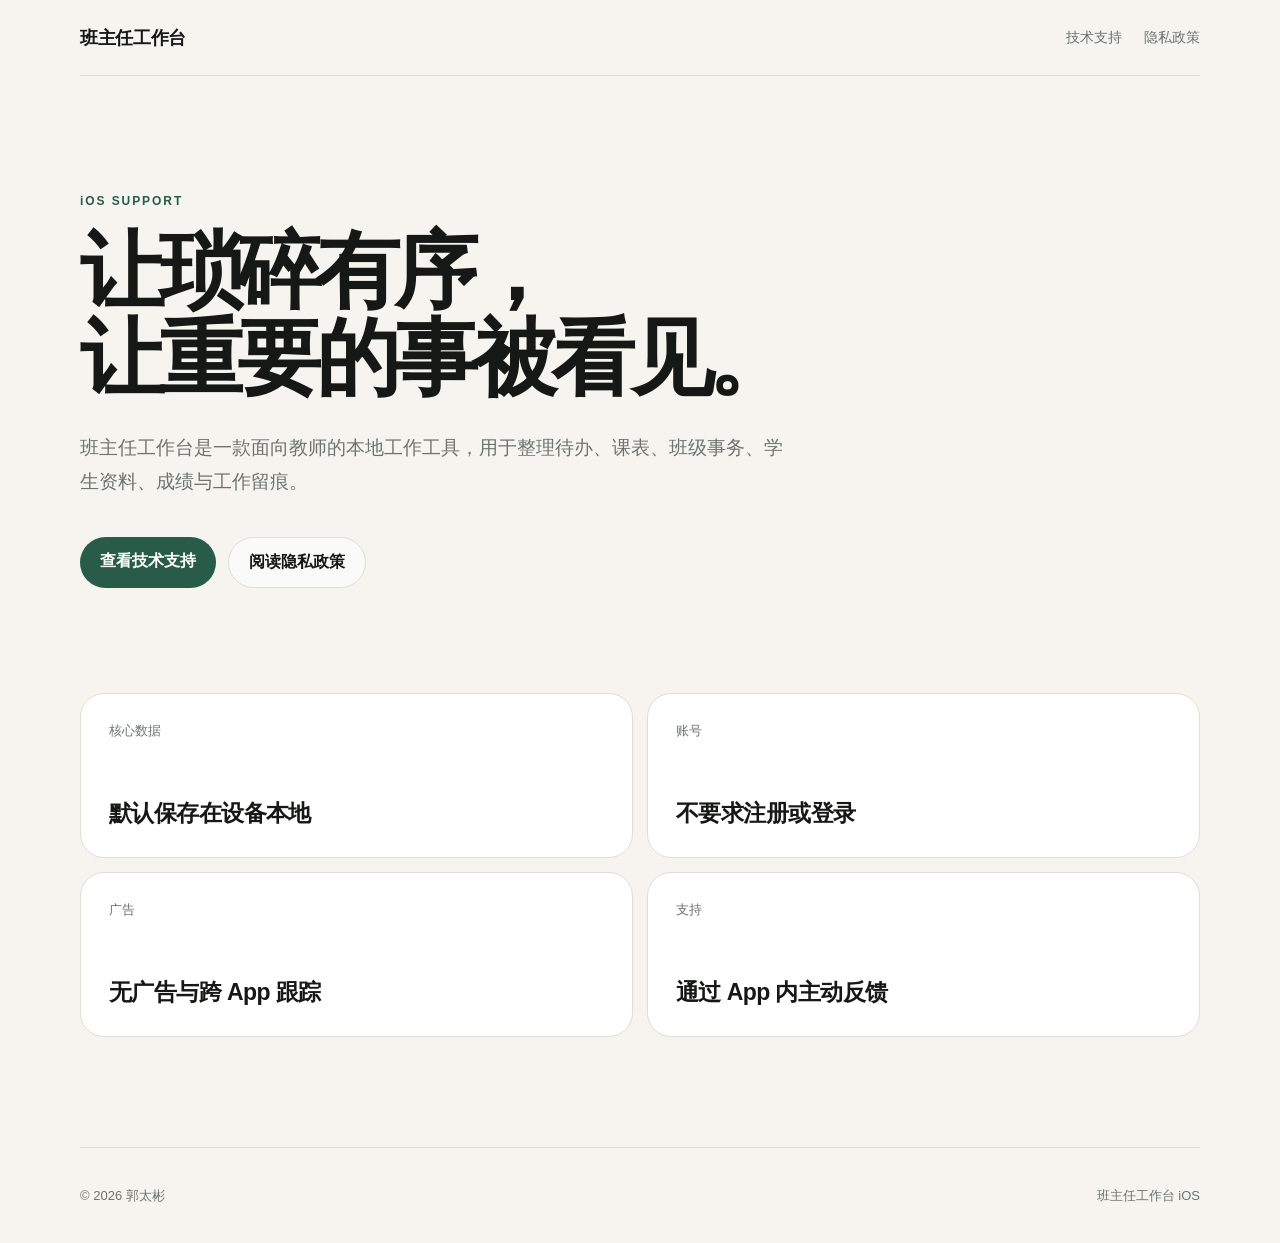
==== index.html @ 30e6fbfa "Create iOS privacy and support pages" ====
<!doctype html>
<html lang="zh-CN">
<head>
  <meta charset="utf-8">
  <meta name="viewport" content="width=device-width, initial-scale=1">
  <meta name="description" content="班主任工作台 iOS 版技术支持与隐私政策">
  <title>班主任工作台｜技术支持</title>
  <link rel="stylesheet" href="./styles.css">
</head>
<body>
  <header class="site-header">
    <a class="brand" href="./">班主任工作台</a>
    <nav aria-label="页面导航">
      <a href="./support/">技术支持</a>
      <a href="./privacy/">隐私政策</a>
    </nav>
  </header>

  <main>
    <section class="hero">
      <p class="eyebrow">iOS SUPPORT</p>
      <h1>让琐碎有序，<br>让重要的事被看见。</h1>
      <p class="lead">班主任工作台是一款面向教师的本地工作工具，用于整理待办、课表、班级事务、学生资料、成绩与工作留痕。</p>
      <div class="actions">
        <a class="button primary" href="./support/">查看技术支持</a>
        <a class="button secondary" href="./privacy/">阅读隐私政策</a>
      </div>
    </section>

    <section class="fact-grid" aria-label="产品原则">
      <article><span>核心数据</span><strong>默认保存在设备本地</strong></article>
      <article><span>账号</span><strong>不要求注册或登录</strong></article>
      <article><span>广告</span><strong>无广告与跨 App 跟踪</strong></article>
      <article><span>支持</span><strong>通过 App 内主动反馈</strong></article>
    </section>
  </main>

  <footer>
    <span>© 2026 郭太彬</span>
    <span>班主任工作台 iOS</span>
  </footer>
</body>
</html>
---- styles.css ----
:root {
  color-scheme: light;
  --ink: #161816;
  --muted: #6e736f;
  --paper: #f5f4ef;
  --card: #ffffff;
  --line: #dedfd9;
  --green: #285c48;
  --green-soft: #dceae3;
  font-family: -apple-system, BlinkMacSystemFont, "SF Pro Text", "PingFang SC", "Helvetica Neue", sans-serif;
}

* { box-sizing: border-box; }
html { scroll-behavior: smooth; }
body { margin: 0; color: var(--ink); background: var(--paper); }
a { color: inherit; }

.site-header,
footer {
  width: min(1120px, calc(100% - 40px));
  margin: 0 auto;
  display: flex;
  align-items: center;
  justify-content: space-between;
}
.site-header { min-height: 76px; border-bottom: 1px solid var(--line); }
.brand { font-size: 18px; font-weight: 720; text-decoration: none; letter-spacing: -.02em; }
nav { display: flex; gap: 22px; }
nav a { color: var(--muted); font-size: 14px; text-decoration: none; }
nav a[aria-current="page"], nav a:hover { color: var(--ink); }

main { width: min(1120px, calc(100% - 40px)); margin: 0 auto; }
.hero { padding: 118px 0 105px; max-width: 850px; }
.eyebrow { margin: 0 0 20px; color: var(--green); font-size: 12px; font-weight: 760; letter-spacing: .16em; }
h1 { margin: 0; font-size: clamp(48px, 7vw, 84px); line-height: 1.04; letter-spacing: -.065em; }
.lead { max-width: 720px; margin: 28px 0 0; color: var(--muted); font-size: 19px; line-height: 1.8; }
.actions { display: flex; flex-wrap: wrap; gap: 12px; margin-top: 38px; }
.button { padding: 14px 20px; border-radius: 999px; text-decoration: none; font-weight: 650; }
.button.primary { color: #fff; background: var(--green); }
.button.secondary { border: 1px solid var(--line); background: rgba(255,255,255,.56); }

.fact-grid,
.support-grid { display: grid; grid-template-columns: repeat(2, 1fr); gap: 14px; padding-bottom: 110px; }
.fact-grid article,
.support-grid article,
.requirements,
.summary { border: 1px solid var(--line); border-radius: 24px; background: var(--card); }
.fact-grid article { min-height: 165px; padding: 28px; display: flex; flex-direction: column; justify-content: space-between; }
.fact-grid span { color: var(--muted); font-size: 13px; }
.fact-grid strong { font-size: 23px; letter-spacing: -.025em; }

.policy-layout { display: grid; grid-template-columns: 300px minmax(0, 1fr); gap: 72px; padding: 88px 0 120px; }
.policy-meta { position: sticky; top: 24px; align-self: start; }
.policy-meta h1 { font-size: 52px; }
.policy-meta dl { margin: 42px 0 0; }
.policy-meta dl div { padding: 14px 0; border-top: 1px solid var(--line); }
.policy-meta dt { color: var(--muted); font-size: 12px; }
.policy-meta dd { margin: 7px 0 0; font-weight: 650; }
.policy-content { min-width: 0; }
.policy-content section { padding: 34px 0; border-bottom: 1px solid var(--line); }
.policy-content .summary { padding: 28px; border-bottom: 1px solid var(--line); }
.summary strong { font-size: 20px; }
.policy-content h2,
.support-grid h2,
.requirements h2 { margin: 0 0 16px; font-size: 25px; letter-spacing: -.035em; }
.policy-content p,
.policy-content li,
.support-grid p,
.requirements p { color: #4f5551; font-size: 16px; line-height: 1.85; }
.policy-content ul { padding-left: 22px; }

.support-page { padding: 90px 0 120px; }
.support-hero { max-width: 800px; padding-bottom: 72px; }
.support-hero h1 { font-size: clamp(52px, 7vw, 78px); }
.support-grid { padding-bottom: 36px; }
.support-grid article { min-height: 250px; padding: 30px; }
.support-grid article > span { color: var(--green); font-size: 12px; font-weight: 750; letter-spacing: .14em; }
.support-grid h2 { margin-top: 48px; }
.requirements { padding: 34px; }

footer { min-height: 96px; color: var(--muted); border-top: 1px solid var(--line); font-size: 13px; }
footer a { text-decoration: none; }

@media (max-width: 760px) {
  .site-header, footer, main { width: min(100% - 28px, 1120px); }
  .site-header { min-height: 66px; }
  nav { gap: 14px; }
  .hero { padding: 78px 0 72px; }
  h1 { font-size: 48px; }
  .lead { font-size: 17px; }
  .fact-grid, .support-grid { grid-template-columns: 1fr; }
  .fact-grid { padding-bottom: 72px; }
  .policy-layout { grid-template-columns: 1fr; gap: 28px; padding-top: 60px; }
  .policy-meta { position: static; }
  .policy-meta h1 { font-size: 46px; }
  .policy-meta dl { margin-top: 28px; }
  .support-page { padding-top: 62px; }
}
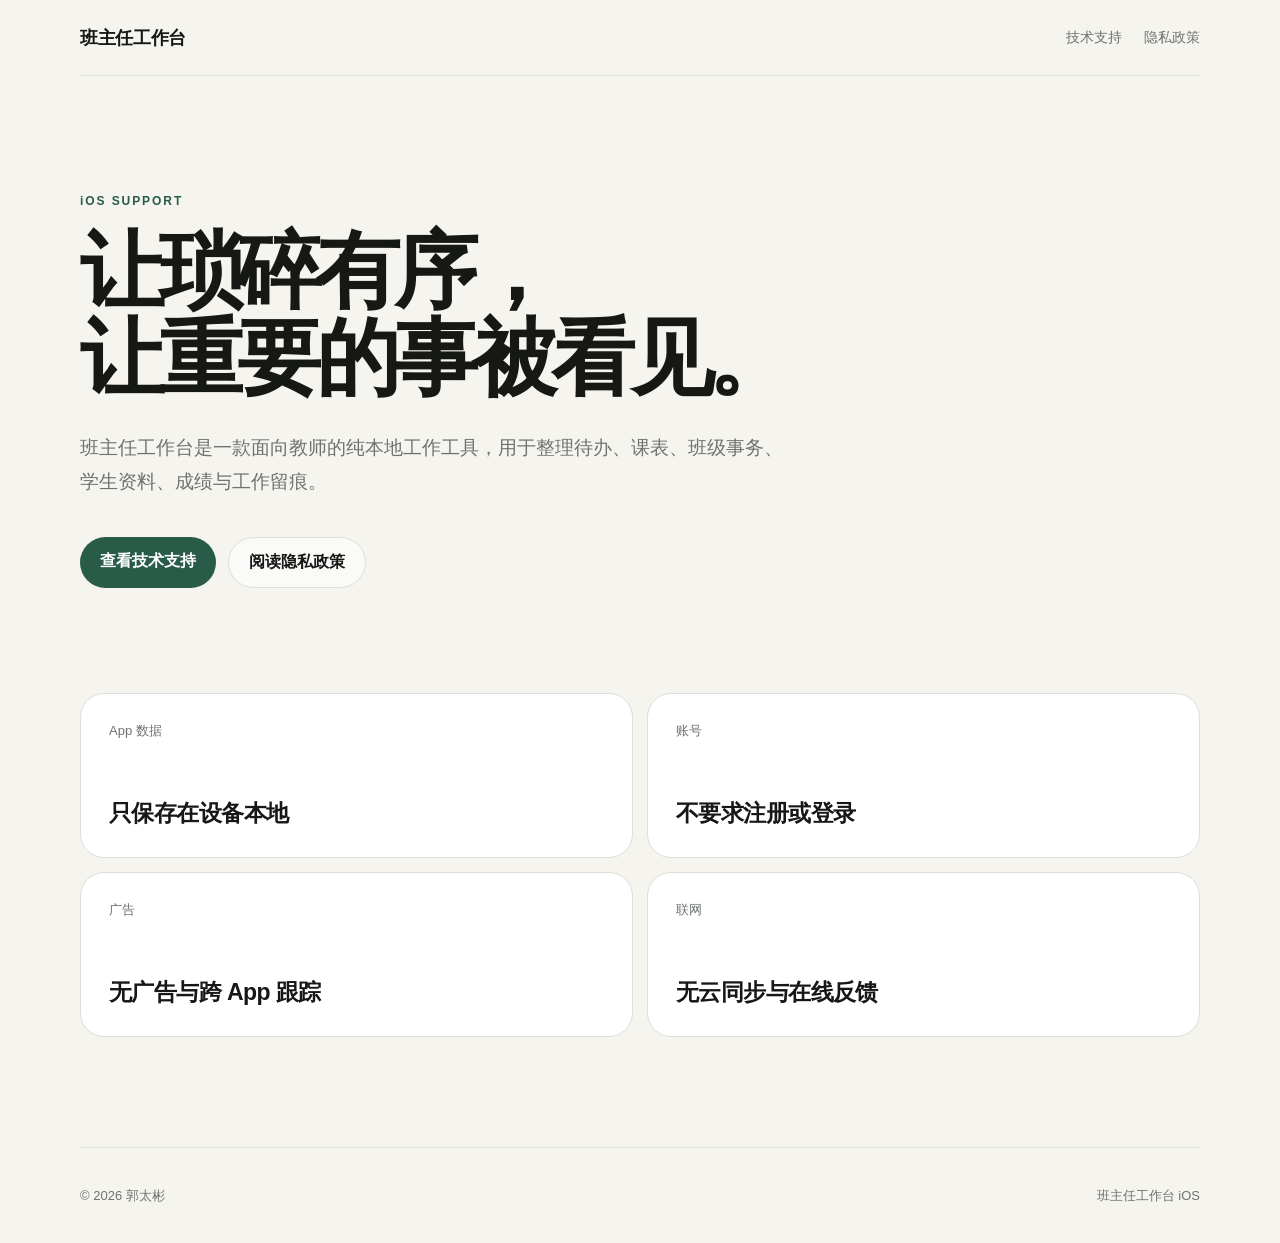
==== commit 357a9946: "Document pure local iOS data model" ====
--- a/index.html
+++ b/index.html
@@ -20,7 +20,7 @@
     <section class="hero">
       <p class="eyebrow">iOS SUPPORT</p>
       <h1>让琐碎有序，<br>让重要的事被看见。</h1>
-      <p class="lead">班主任工作台是一款面向教师的本地工作工具，用于整理待办、课表、班级事务、学生资料、成绩与工作留痕。</p>
+      <p class="lead">班主任工作台是一款面向教师的纯本地工作工具，用于整理待办、课表、班级事务、学生资料、成绩与工作留痕。</p>
       <div class="actions">
         <a class="button primary" href="./support/">查看技术支持</a>
         <a class="button secondary" href="./privacy/">阅读隐私政策</a>
@@ -28,10 +28,10 @@
     </section>
 
     <section class="fact-grid" aria-label="产品原则">
-      <article><span>核心数据</span><strong>默认保存在设备本地</strong></article>
+      <article><span>App 数据</span><strong>只保存在设备本地</strong></article>
       <article><span>账号</span><strong>不要求注册或登录</strong></article>
       <article><span>广告</span><strong>无广告与跨 App 跟踪</strong></article>
-      <article><span>支持</span><strong>通过 App 内主动反馈</strong></article>
+      <article><span>联网</span><strong>无云同步与在线反馈</strong></article>
     </section>
   </main>
 
